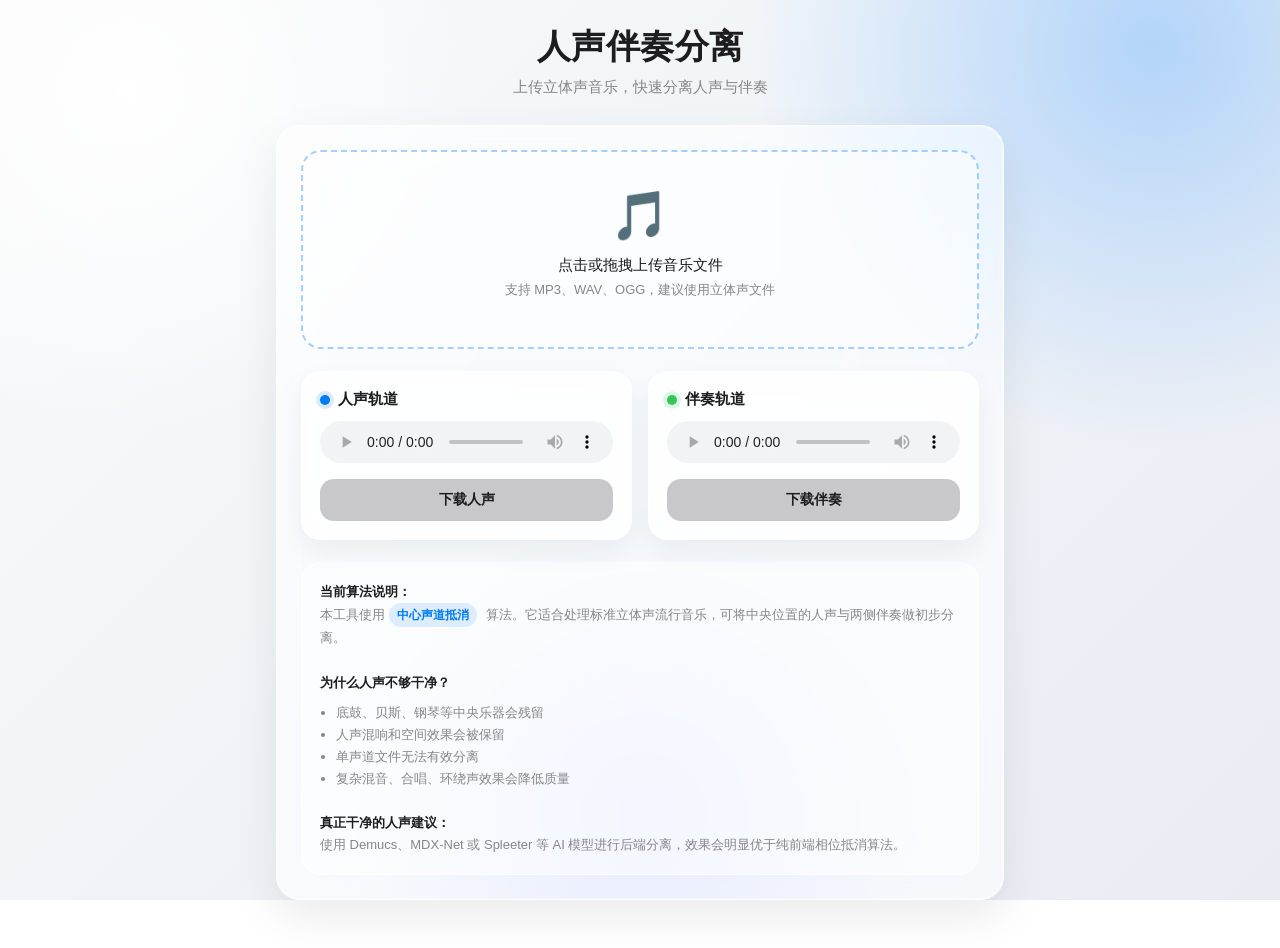
==== audio.html @ 5335088a "Rename 第二版.html to audio.html" ====
<!DOCTYPE html>
<html lang="zh-CN">
<head>
    <meta charset="UTF-8">
    <meta name="viewport" content="width=device-width, initial-scale=1.0">
    <title>人声伴奏分离工具</title>
    <style>
        * {
            margin: 0;
            padding: 0;
            box-sizing: border-box;
        }

        body {
            font-family: -apple-system, BlinkMacSystemFont, "Segoe UI", "Microsoft YaHei", sans-serif;
            min-height: 100vh;
            color: #1d1d1f;
            background:
                radial-gradient(circle at 10% 10%, rgba(255, 255, 255, 0.95), transparent 25%),
                radial-gradient(circle at 90% 5%, rgba(0, 122, 255, 0.25), transparent 28%),
                radial-gradient(circle at 50% 90%, rgba(102, 126, 234, 0.25), transparent 28%),
                linear-gradient(135deg, #fafafa 0%, #f0f4f8 45%, #e9ecf3 100%);
            background-attachment: fixed;
        }

        .container {
            width: 100%;
            max-width: 760px;
            margin: 0 auto;
            padding: 24px 16px 48px;
        }

        .header {
            text-align: center;
            margin-bottom: 28px;
        }

        .header h1 {
            font-size: 34px;
            font-weight: 800;
            letter-spacing: 0.5px;
            color: #1d1d1f;
        }

        .header p {
            margin-top: 8px;
            color: #86868b;
            font-size: 15px;
        }

        .glass-card {
            background: rgba(255, 255, 255, 0.58);
            backdrop-filter: blur(22px) saturate(150%);
            -webkit-backdrop-filter: blur(22px) saturate(150%);
            border: 1px solid rgba(255, 255, 255, 0.72);
            border-radius: 24px;
            padding: 24px;
            box-shadow:
                0 18px 45px rgba(0, 0, 0, 0.08),
                0 0 0 1px rgba(255, 255, 255, 0.35) inset;
        }

        .upload-area {
            border: 2px dashed rgba(0, 122, 255, 0.35);
            border-radius: 20px;
            padding: 36px 20px;
            text-align: center;
            cursor: pointer;
            transition: 0.22s ease;
            background: rgba(255, 255, 255, 0.45);
        }

        .upload-area:hover,
        .upload-area.dragover {
            border-color: #007aff;
            background: rgba(0, 122, 255, 0.04);
            transform: translateY(-1px);
        }

        .upload-area input {
            display: none;
        }

        .upload-icon {
            font-size: 48px;
            margin-bottom: 12px;
        }

        .upload-area p {
            color: #1d1d1f;
            font-size: 15px;
            font-weight: 500;
        }

        .upload-area .hint {
            margin-top: 6px;
            font-size: 13px;
            color: #86868b;
        }

        .file-name {
            margin-top: 12px;
            font-size: 14px;
            color: #007aff;
            font-weight: 600;
        }

        .status {
            margin-top: 18px;
            padding: 14px 16px;
            border-radius: 16px;
            background: rgba(255, 204, 0, 0.18);
            border: 1px solid rgba(255, 204, 0, 0.35);
            color: #b58900;
            font-size: 14px;
            display: none;
        }

        .status.show {
            display: block;
        }

        .track-grid {
            display: grid;
            grid-template-columns: 1fr 1fr;
            gap: 16px;
            margin-top: 22px;
        }

        .track-card {
            background: rgba(255, 255, 255, 0.62);
            backdrop-filter: blur(18px) saturate(140%);
            -webkit-backdrop-filter: blur(18px) saturate(140%);
            border: 1px solid rgba(255, 255, 255, 0.75);
            border-radius: 20px;
            padding: 18px;
            box-shadow: 0 12px 28px rgba(0, 0, 0, 0.06);
        }

        .track-title {
            font-size: 15px;
            font-weight: 700;
            margin-bottom: 12px;
            display: flex;
            align-items: center;
            gap: 8px;
        }

        .track-title::before {
            content: "";
            width: 10px;
            height: 10px;
            border-radius: 50%;
            background: #007aff;
            box-shadow: 0 0 0 4px rgba(0, 122, 255, 0.15);
        }

        .track-card.accompaniment .track-title::before {
            background: #34c759;
            box-shadow: 0 0 0 4px rgba(52, 199, 89, 0.15);
        }

        audio {
            width: 100%;
            height: 42px;
            margin-bottom: 12px;
            border-radius: 12px;
        }

        .btn {
            width: 100%;
            padding: 12px;
            border: none;
            border-radius: 14px;
            background: linear-gradient(135deg, #007aff, #0051d5);
            color: white;
            font-size: 14px;
            font-weight: 600;
            cursor: pointer;
            transition: 0.2s ease;
            box-shadow: 0 8px 18px rgba(0, 122, 255, 0.22);
        }

        .btn:hover {
            transform: translateY(-1px);
            box-shadow: 0 12px 24px rgba(0, 122, 255, 0.28);
        }

        .btn:disabled {
            background: #c7c7cc;
            cursor: not-allowed;
            transform: none;
            box-shadow: none;
        }

        .btn-secondary {
            background: rgba(118, 118, 128, 0.12);
            color: #1d1d1f;
            box-shadow: none;
        }

        .btn-secondary:hover {
            background: rgba(118, 118, 128, 0.18);
        }

        .tips {
            margin-top: 22px;
            padding: 18px;
            border-radius: 20px;
            background: rgba(255, 255, 255, 0.5);
            border: 1px solid rgba(255, 255, 255, 0.7);
            font-size: 13px;
            color: #86868b;
            line-height: 1.7;
        }

        .tips strong {
            color: #1d1d1f;
        }

        .badge {
            display: inline-block;
            padding: 2px 8px;
            border-radius: 999px;
            background: rgba(0, 122, 255, 0.12);
            color: #007aff;
            font-size: 12px;
            font-weight: 600;
            margin-right: 6px;
        }

        @media (max-width: 640px) {
            .track-grid {
                grid-template-columns: 1fr;
            }

            .header h1 {
                font-size: 28px;
            }

            .glass-card {
                padding: 18px;
            }
        }
    </style>
</head>
<body>
    <div class="container">
        <div class="header">
            <h1>人声伴奏分离</h1>
            <p>上传立体声音乐，快速分离人声与伴奏</p>
        </div>

        <div class="glass-card">
            <div class="upload-area" id="uploadArea">
                <div class="upload-icon">🎵</div>
                <p>点击或拖拽上传音乐文件</p>
                <p class="hint">支持 MP3、WAV、OGG，建议使用立体声文件</p>
                <input type="file" id="fileInput" accept="audio/*">
                <div class="file-name" id="fileName"></div>
            </div>

            <div class="status" id="status">正在处理音频，请稍候...</div>

            <div class="track-grid">
                <div class="track-card">
                    <div class="track-title">人声轨道</div>
                    <audio id="vocalAudio" controls></audio>
                    <button class="btn btn-secondary" id="downloadVocal" disabled>下载人声</button>
                </div>

                <div class="track-card accompaniment">
                    <div class="track-title">伴奏轨道</div>
                    <audio id="accompAudio" controls></audio>
                    <button class="btn btn-secondary" id="downloadAccomp" disabled>下载伴奏</button>
                </div>
            </div>

            <div class="tips">
                <p><strong>当前算法说明：</strong></p>
                <p>本工具使用 <span class="badge">中心声道抵消</span> 算法。它适合处理标准立体声流行音乐，可将中央位置的人声与两侧伴奏做初步分离。</p>
                <br>
                <p><strong>为什么人声不够干净？</strong></p>
                <ul style="padding-left: 16px; margin-top: 8px;">
                    <li>底鼓、贝斯、钢琴等中央乐器会残留</li>
                    <li>人声混响和空间效果会被保留</li>
                    <li>单声道文件无法有效分离</li>
                    <li>复杂混音、合唱、环绕声效果会降低质量</li>
                </ul>
                <br>
                <p><strong>真正干净的人声建议：</strong></p>
                <p>使用 Demucs、MDX-Net 或 Spleeter 等 AI 模型进行后端分离，效果会明显优于纯前端相位抵消算法。</p>
            </div>
        </div>
    </div>

    <script>
        const uploadArea = document.getElementById("uploadArea");
        const fileInput = document.getElementById("fileInput");
        const fileName = document.getElementById("fileName");
        const status = document.getElementById("status");
        const vocalAudio = document.getElementById("vocalAudio");
        const accompAudio = document.getElementById("accompAudio");
        const downloadVocal = document.getElementById("downloadVocal");
        const downloadAccomp = document.getElementById("downloadAccomp");

        let audioContext = null;
        let originalName = "audio";

        uploadArea.addEventListener("click", () => fileInput.click());

        uploadArea.addEventListener("dragover", (e) => {
            e.preventDefault();
            uploadArea.classList.add("dragover");
        });

        uploadArea.addEventListener("dragleave", () => {
            uploadArea.classList.remove("dragover");
        });

        uploadArea.addEventListener("drop", (e) => {
            e.preventDefault();
            uploadArea.classList.remove("dragover");
            if (e.dataTransfer.files[0]) {
                handleFile(e.dataTransfer.files[0]);
            }
        });

        fileInput.addEventListener("change", (e) => {
            if (e.target.files[0]) {
                handleFile(e.target.files[0]);
            }
        });

        function handleFile(file) {
            originalName = file.name.replace(/\.[^/.]+$/, "");
            fileName.textContent = file.name;
            status.classList.add("show");
            status.textContent = "正在处理音频，请稍候...";

            if (!audioContext) {
                audioContext = new (window.AudioContext || window.webkitAudioContext)();
            }

            const reader = new FileReader();
            reader.onload = async (e) => {
                try {
                    const arrayBuffer = e.target.result;
                    const audioBuffer = await audioContext.decodeAudioData(arrayBuffer);
                    separateAudio(audioBuffer);
                    status.classList.remove("show");
                } catch (err) {
                    status.textContent = "处理失败：" + err.message;
                }
            };
            reader.readAsArrayBuffer(file);
        }

        function separateAudio(buffer) {
            const sampleRate = buffer.sampleRate;
            const length = buffer.length;
            const channels = buffer.numberOfChannels;

            if (channels < 2) {
                alert("请使用立体声文件，单声道文件无法有效分离");
                status.classList.remove("show");
                return;
            }

            const left = buffer.getChannelData(0);
            const right = buffer.getChannelData(1);

            const vocalBuffer = audioContext.createBuffer(2, length, sampleRate);
            const accompBuffer = audioContext.createBuffer(2, length, sampleRate);

            const vocalL = vocalBuffer.getChannelData(0);
            const vocalR = vocalBuffer.getChannelData(1);
            const accompL = accompBuffer.getChannelData(0);
            const accompR = accompBuffer.getChannelData(1);

            for (let i = 0; i < length; i++) {
                const l = left[i];
                const r = right[i];

                const center = (l + r) * 0.5;
                const side = (l - r) * 0.5;

                vocalL[i] = center * 1.25;
                vocalR[i] = center * 1.25;

                accompL[i] = side * 1.5;
                accompR[i] = -side * 1.5;
            }

            const vocalUrl = bufferToWaveUrl(vocalBuffer);
            const accompUrl = bufferToWaveUrl(accompBuffer);

            vocalAudio.src = vocalUrl;
            accompAudio.src = accompUrl;

            downloadVocal.disabled = false;
            downloadAccomp.disabled = false;

            downloadVocal.onclick = () => downloadAudio(vocalUrl, originalName + "_vocal.wav");
            downloadAccomp.onclick = () => downloadAudio(accompUrl, originalName + "_accompaniment.wav");
        }

        function bufferToWaveUrl(buffer) {
            const numChannels = buffer.numberOfChannels;
            const sampleRate = buffer.sampleRate;
            const format = 1;
            const bitDepth = 16;

            const bytesPerSample = bitDepth / 8;
            const blockAlign = numChannels * bytesPerSample;
            const dataLength = buffer.length * blockAlign;
            const bufferLength = 44 + dataLength;

            const arrayBuffer = new ArrayBuffer(bufferLength);
            const view = new DataView(arrayBuffer);

            writeString(view, 0, "RIFF");
            view.setUint32(4, 36 + dataLength, true);
            writeString(view, 8, "WAVE");
            writeString(view, 12, "fmt ");
            view.setUint32(16, 16, true);
            view.setUint16(20, format, true);
            view.setUint16(22, numChannels, true);
            view.setUint32(24, sampleRate, true);
            view.setUint32(28, sampleRate * blockAlign, true);
            view.setUint16(32, blockAlign, true);
            view.setUint16(34, bitDepth, true);
            writeString(view, 36, "data");
            view.setUint32(40, dataLength, true);

            const channels = [];
            for (let i = 0; i < numChannels; i++) {
                channels.push(buffer.getChannelData(i));
            }

            let offset = 44;
            for (let i = 0; i < buffer.length; i++) {
                for (let ch = 0; ch < numChannels; ch++) {
                    let sample = Math.max(-1, Math.min(1, channels[ch][i]));
                    sample = sample < 0 ? sample * 0x8000 : sample * 0x7FFF;
                    view.setInt16(offset, sample, true);
                    offset += 2;
                }
            }

            const blob = new Blob([arrayBuffer], { type: "audio/wav" });
            return URL.createObjectURL(blob);
        }

        function writeString(view, offset, string) {
            for (let i = 0; i < string.length; i++) {
                view.setUint8(offset + i, string.charCodeAt(i));
            }
        }

        function downloadAudio(url, filename) {
            const a = document.createElement("a");
            a.href = url;
            a.download = filename;
            a.click();
        }
    </script>
</body>
</html>
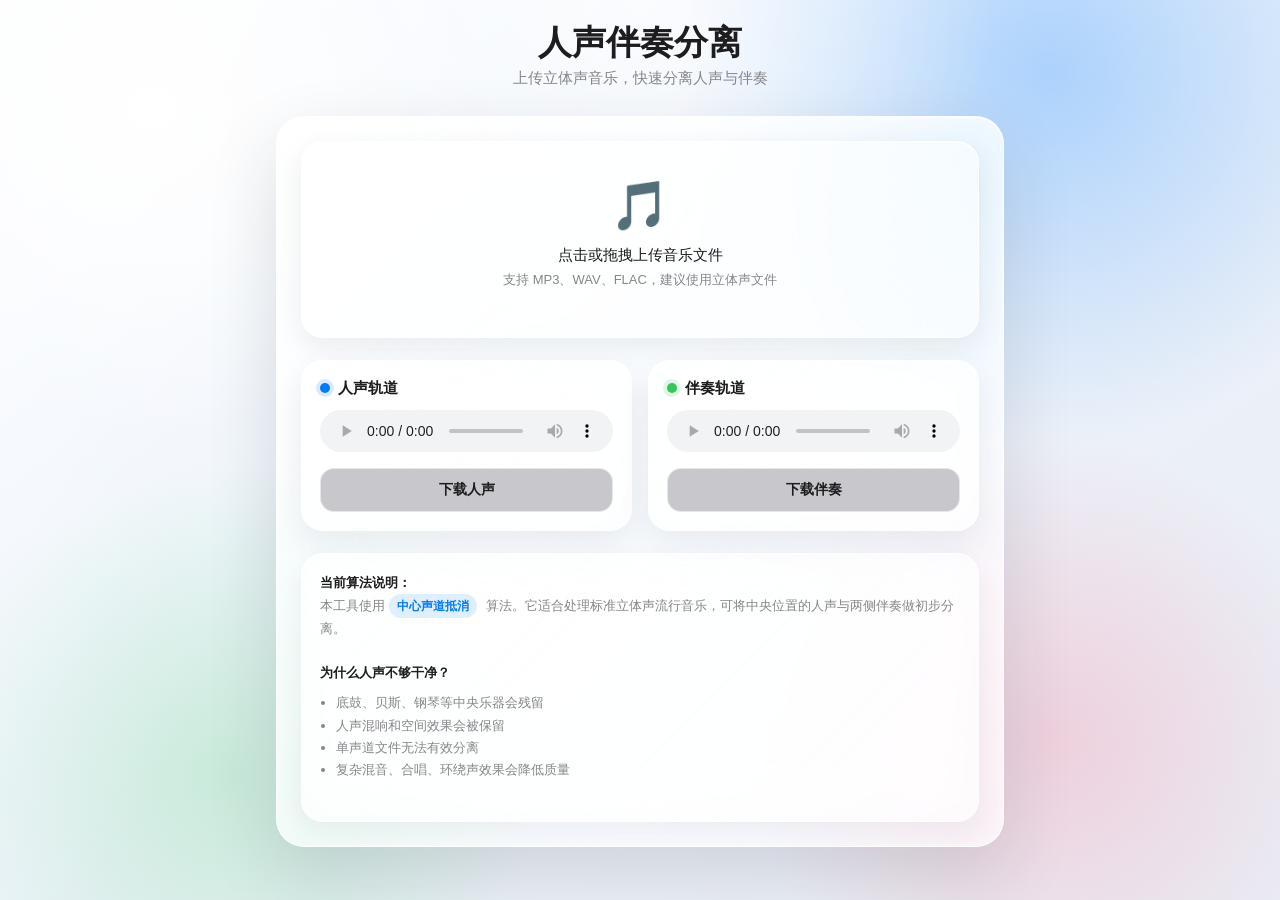
==== commit 68e31f07: "Update audio.html" ====
--- a/audio.html
+++ b/audio.html
@@ -3,7 +3,7 @@
 <head>
     <meta charset="UTF-8">
     <meta name="viewport" content="width=device-width, initial-scale=1.0">
-    <title>人声伴奏分离工具</title>
+    <title>OULEI的伴奏分离工具</title>
     <style>
         * {
             margin: 0;
@@ -16,11 +16,25 @@
             min-height: 100vh;
             color: #1d1d1f;
             background:
-                radial-gradient(circle at 10% 10%, rgba(255, 255, 255, 0.95), transparent 25%),
-                radial-gradient(circle at 90% 5%, rgba(0, 122, 255, 0.25), transparent 28%),
-                radial-gradient(circle at 50% 90%, rgba(102, 126, 234, 0.25), transparent 28%),
-                linear-gradient(135deg, #fafafa 0%, #f0f4f8 45%, #e9ecf3 100%);
+                radial-gradient(circle at 12% 12%, rgba(255, 255, 255, 0.98), transparent 24%),
+                radial-gradient(circle at 82% 8%, rgba(0, 122, 255, 0.28), transparent 28%),
+                radial-gradient(circle at 18% 86%, rgba(52, 199, 89, 0.2), transparent 24%),
+                radial-gradient(circle at 82% 82%, rgba(255, 45, 85, 0.16), transparent 24%),
+                linear-gradient(145deg, #fbfcff 0%, #eef4fb 42%, #e9edf5 100%);
             background-attachment: fixed;
+            overflow-x: hidden;
+        }
+
+        body::before {
+            content: "";
+            position: fixed;
+            inset: 0;
+            pointer-events: none;
+            background:
+                linear-gradient(120deg, rgba(255, 255, 255, 0.54), rgba(255, 255, 255, 0) 34%),
+                radial-gradient(circle at 50% 0%, rgba(255, 255, 255, 0.72), transparent 32%);
+            opacity: 0.82;
+            mix-blend-mode: screen;
         }
 
         .container {
@@ -33,13 +47,17 @@
         .header {
             text-align: center;
             margin-bottom: 28px;
+            position: relative;
+            z-index: 1;
         }
 
         .header h1 {
             font-size: 34px;
-            font-weight: 800;
-            letter-spacing: 0.5px;
+            font-weight: 760;
+            letter-spacing: 0;
             color: #1d1d1f;
+            line-height: 1.08;
+            text-shadow: 0 1px 0 rgba(255, 255, 255, 0.68);
         }
 
         .header p {
@@ -49,32 +67,85 @@
         }
 
         .glass-card {
-            background: rgba(255, 255, 255, 0.58);
-            backdrop-filter: blur(22px) saturate(150%);
-            -webkit-backdrop-filter: blur(22px) saturate(150%);
+            position: relative;
+            overflow: hidden;
+            background:
+                linear-gradient(135deg, rgba(255, 255, 255, 0.68), rgba(255, 255, 255, 0.36)),
+                rgba(255, 255, 255, 0.42);
+            backdrop-filter: blur(34px) saturate(180%);
+            -webkit-backdrop-filter: blur(34px) saturate(180%);
+            border: 1px solid rgba(255, 255, 255, 0.78);
+            border-radius: 28px;
+            padding: 24px;
+            box-shadow:
+                0 28px 70px rgba(31, 35, 48, 0.14),
+                0 10px 24px rgba(255, 255, 255, 0.42) inset,
+                0 1px 0 rgba(255, 255, 255, 0.86) inset;
+        }
+
+        .glass-card::before {
+            content: "";
+            position: absolute;
+            inset: 1px;
+            border-radius: 27px;
+            pointer-events: none;
+            background:
+                linear-gradient(140deg, rgba(255, 255, 255, 0.72), rgba(255, 255, 255, 0.08) 38%, rgba(255, 255, 255, 0.34) 100%);
+            opacity: 0.72;
+            mask: linear-gradient(#000 0 0) content-box, linear-gradient(#000 0 0);
+            -webkit-mask: linear-gradient(#000 0 0) content-box, linear-gradient(#000 0 0);
+            mask-composite: exclude;
+            -webkit-mask-composite: xor;
+            padding: 1px;
+        }
+
+        .glass-card::after {
+            content: "";
+            position: absolute;
+            top: -34%;
+            left: -18%;
+            width: 58%;
+            height: 58%;
+            pointer-events: none;
+            background: radial-gradient(circle, rgba(255, 255, 255, 0.7), transparent 62%);
+            opacity: 0.55;
+            transform: rotate(-12deg);
+        }
+
+        .glass-card > * {
+            position: relative;
+            z-index: 1;
+        }
+
+        .upload-area {
             border: 1px solid rgba(255, 255, 255, 0.72);
-            border-radius: 24px;
-            padding: 24px;
-            box-shadow:
-                0 18px 45px rgba(0, 0, 0, 0.08),
-                0 0 0 1px rgba(255, 255, 255, 0.35) inset;
-        }
-
-        .upload-area {
-            border: 2px dashed rgba(0, 122, 255, 0.35);
-            border-radius: 20px;
+            border-radius: 22px;
             padding: 36px 20px;
             text-align: center;
             cursor: pointer;
-            transition: 0.22s ease;
-            background: rgba(255, 255, 255, 0.45);
+            transition: transform 180ms cubic-bezier(0.2, 0.8, 0.2, 1), background 180ms ease, border-color 180ms ease, box-shadow 180ms ease;
+            background:
+                linear-gradient(135deg, rgba(255, 255, 255, 0.58), rgba(255, 255, 255, 0.24)),
+                rgba(255, 255, 255, 0.34);
+            box-shadow:
+                0 10px 28px rgba(31, 35, 48, 0.08),
+                0 1px 0 rgba(255, 255, 255, 0.8) inset;
         }
 
         .upload-area:hover,
         .upload-area.dragover {
-            border-color: #007aff;
-            background: rgba(0, 122, 255, 0.04);
-            transform: translateY(-1px);
+            border-color: rgba(0, 122, 255, 0.42);
+            background:
+                linear-gradient(135deg, rgba(255, 255, 255, 0.68), rgba(245, 250, 255, 0.34)),
+                rgba(0, 122, 255, 0.06);
+            transform: translateY(-2px) scale(1.005);
+            box-shadow:
+                0 16px 34px rgba(0, 122, 255, 0.12),
+                0 1px 0 rgba(255, 255, 255, 0.9) inset;
+        }
+
+        .upload-area:active {
+            transform: scale(0.985);
         }
 
         .upload-area input {
@@ -107,17 +178,68 @@
 
         .status {
             margin-top: 18px;
-            padding: 14px 16px;
-            border-radius: 16px;
-            background: rgba(255, 204, 0, 0.18);
-            border: 1px solid rgba(255, 204, 0, 0.35);
-            color: #b58900;
+            padding: 14px;
+            border-radius: 18px;
+            background:
+                linear-gradient(135deg, rgba(255, 255, 255, 0.58), rgba(255, 255, 255, 0.3)),
+                rgba(255, 204, 0, 0.14);
+            backdrop-filter: blur(20px) saturate(180%);
+            -webkit-backdrop-filter: blur(20px) saturate(180%);
+            border: 1px solid rgba(255, 255, 255, 0.72);
+            color: #8a6700;
             font-size: 14px;
             display: none;
+            box-shadow:
+                0 12px 30px rgba(31, 35, 48, 0.08),
+                0 1px 0 rgba(255, 255, 255, 0.82) inset;
         }
 
         .status.show {
             display: block;
+            animation: materialize 260ms cubic-bezier(0.2, 0.8, 0.2, 1);
+        }
+
+        .status.error .progress-shell {
+            display: none;
+        }
+
+        .status-row {
+            display: flex;
+            align-items: center;
+            justify-content: space-between;
+            gap: 12px;
+            font-weight: 650;
+        }
+
+        .progress-value {
+            min-width: 42px;
+            text-align: right;
+            color: #007aff;
+            font-variant-numeric: tabular-nums;
+        }
+
+        .progress-shell {
+            height: 9px;
+            margin-top: 12px;
+            overflow: hidden;
+            border-radius: 999px;
+            background: rgba(118, 118, 128, 0.14);
+            box-shadow:
+                0 1px 0 rgba(255, 255, 255, 0.72) inset,
+                0 8px 16px rgba(31, 35, 48, 0.06) inset;
+        }
+
+        .progress-bar {
+            width: 0%;
+            height: 100%;
+            border-radius: inherit;
+            background:
+                linear-gradient(90deg, rgba(0, 122, 255, 0.95), rgba(52, 199, 89, 0.88)),
+                #007aff;
+            box-shadow:
+                0 0 18px rgba(0, 122, 255, 0.32),
+                0 1px 0 rgba(255, 255, 255, 0.6) inset;
+            transition: width 220ms cubic-bezier(0.2, 0.8, 0.2, 1);
         }
 
         .track-grid {
@@ -128,13 +250,17 @@
         }
 
         .track-card {
-            background: rgba(255, 255, 255, 0.62);
-            backdrop-filter: blur(18px) saturate(140%);
-            -webkit-backdrop-filter: blur(18px) saturate(140%);
-            border: 1px solid rgba(255, 255, 255, 0.75);
-            border-radius: 20px;
+            background:
+                linear-gradient(135deg, rgba(255, 255, 255, 0.56), rgba(255, 255, 255, 0.25)),
+                rgba(255, 255, 255, 0.32);
+            backdrop-filter: blur(24px) saturate(170%);
+            -webkit-backdrop-filter: blur(24px) saturate(170%);
+            border: 1px solid rgba(255, 255, 255, 0.72);
+            border-radius: 22px;
             padding: 18px;
-            box-shadow: 0 12px 28px rgba(0, 0, 0, 0.06);
+            box-shadow:
+                0 14px 32px rgba(31, 35, 48, 0.08),
+                0 1px 0 rgba(255, 255, 255, 0.8) inset;
         }
 
         .track-title {
@@ -177,13 +303,17 @@
             font-size: 14px;
             font-weight: 600;
             cursor: pointer;
-            transition: 0.2s ease;
+            transition: transform 120ms ease-out, box-shadow 180ms ease, background 180ms ease;
             box-shadow: 0 8px 18px rgba(0, 122, 255, 0.22);
         }
 
         .btn:hover {
             transform: translateY(-1px);
             box-shadow: 0 12px 24px rgba(0, 122, 255, 0.28);
+        }
+
+        .btn:active {
+            transform: scale(0.97);
         }
 
         .btn:disabled {
@@ -194,9 +324,14 @@
         }
 
         .btn-secondary {
-            background: rgba(118, 118, 128, 0.12);
+            background:
+                linear-gradient(135deg, rgba(255, 255, 255, 0.42), rgba(255, 255, 255, 0.16)),
+                rgba(118, 118, 128, 0.12);
             color: #1d1d1f;
-            box-shadow: none;
+            border: 1px solid rgba(255, 255, 255, 0.58);
+            box-shadow:
+                0 8px 18px rgba(31, 35, 48, 0.06),
+                0 1px 0 rgba(255, 255, 255, 0.82) inset;
         }
 
         .btn-secondary:hover {
@@ -206,12 +341,17 @@
         .tips {
             margin-top: 22px;
             padding: 18px;
-            border-radius: 20px;
-            background: rgba(255, 255, 255, 0.5);
-            border: 1px solid rgba(255, 255, 255, 0.7);
+            border-radius: 22px;
+            background:
+                linear-gradient(135deg, rgba(255, 255, 255, 0.52), rgba(255, 255, 255, 0.25)),
+                rgba(255, 255, 255, 0.3);
+            backdrop-filter: blur(20px) saturate(160%);
+            -webkit-backdrop-filter: blur(20px) saturate(160%);
+            border: 1px solid rgba(255, 255, 255, 0.72);
             font-size: 13px;
             color: #86868b;
             line-height: 1.7;
+            box-shadow: 0 10px 26px rgba(31, 35, 48, 0.06);
         }
 
         .tips strong {
@@ -229,6 +369,43 @@
             margin-right: 6px;
         }
 
+        @keyframes materialize {
+            from {
+                opacity: 0;
+                transform: scale(0.985) translateY(-4px);
+                filter: blur(8px);
+            }
+            to {
+                opacity: 1;
+                transform: scale(1) translateY(0);
+                filter: blur(0);
+            }
+        }
+
+        @media (prefers-reduced-motion: reduce) {
+            .status.show {
+                animation: none;
+            }
+
+            .upload-area,
+            .btn,
+            .progress-bar {
+                transition: none;
+            }
+        }
+
+        @media (prefers-reduced-transparency: reduce) {
+            .glass-card,
+            .upload-area,
+            .status,
+            .track-card,
+            .tips {
+                background: rgba(255, 255, 255, 0.94);
+                backdrop-filter: none;
+                -webkit-backdrop-filter: none;
+            }
+        }
+
         @media (max-width: 640px) {
             .track-grid {
                 grid-template-columns: 1fr;
@@ -255,12 +432,20 @@
             <div class="upload-area" id="uploadArea">
                 <div class="upload-icon">🎵</div>
                 <p>点击或拖拽上传音乐文件</p>
-                <p class="hint">支持 MP3、WAV、OGG，建议使用立体声文件</p>
+                <p class="hint">支持 MP3、WAV、FLAC，建议使用立体声文件</p>
                 <input type="file" id="fileInput" accept="audio/*">
                 <div class="file-name" id="fileName"></div>
             </div>
 
-            <div class="status" id="status">正在处理音频，请稍候...</div>
+            <div class="status" id="status">
+                <div class="status-row">
+                    <span id="statusText">正在处理音频，请稍候...</span>
+                    <span class="progress-value" id="progressValue">0%</span>
+                </div>
+                <div class="progress-shell" role="progressbar" aria-valuemin="0" aria-valuemax="100" aria-valuenow="0" id="progressShell">
+                    <div class="progress-bar" id="progressBar"></div>
+                </div>
+            </div>
 
             <div class="track-grid">
                 <div class="track-card">
@@ -288,8 +473,6 @@
                     <li>复杂混音、合唱、环绕声效果会降低质量</li>
                 </ul>
                 <br>
-                <p><strong>真正干净的人声建议：</strong></p>
-                <p>使用 Demucs、MDX-Net 或 Spleeter 等 AI 模型进行后端分离，效果会明显优于纯前端相位抵消算法。</p>
             </div>
         </div>
     </div>
@@ -299,6 +482,10 @@
         const fileInput = document.getElementById("fileInput");
         const fileName = document.getElementById("fileName");
         const status = document.getElementById("status");
+        const statusText = document.getElementById("statusText");
+        const progressValue = document.getElementById("progressValue");
+        const progressShell = document.getElementById("progressShell");
+        const progressBar = document.getElementById("progressBar");
         const vocalAudio = document.getElementById("vocalAudio");
         const accompAudio = document.getElementById("accompAudio");
         const downloadVocal = document.getElementById("downloadVocal");
@@ -306,6 +493,7 @@
 
         let audioContext = null;
         let originalName = "audio";
+        const processingText = statusText.textContent;
 
         uploadArea.addEventListener("click", () => fileInput.click());
 
@@ -335,28 +523,40 @@
         function handleFile(file) {
             originalName = file.name.replace(/\.[^/.]+$/, "");
             fileName.textContent = file.name;
-            status.classList.add("show");
-            status.textContent = "正在处理音频，请稍候...";
+            setProcessingProgress(4);
+            downloadVocal.disabled = true;
+            downloadAccomp.disabled = true;
 
             if (!audioContext) {
                 audioContext = new (window.AudioContext || window.webkitAudioContext)();
             }
 
             const reader = new FileReader();
+            reader.onprogress = (e) => {
+                if (e.lengthComputable) {
+                    setProcessingProgress(4 + Math.round((e.loaded / e.total) * 24));
+                }
+            };
             reader.onload = async (e) => {
                 try {
+                    setProcessingProgress(32);
                     const arrayBuffer = e.target.result;
                     const audioBuffer = await audioContext.decodeAudioData(arrayBuffer);
-                    separateAudio(audioBuffer);
-                    status.classList.remove("show");
+                    setProcessingProgress(46);
+                    const separated = await separateAudio(audioBuffer);
+                    if (!separated) {
+                        return;
+                    }
+                    setProcessingProgress(100);
+                    window.setTimeout(() => status.classList.remove("show"), 520);
                 } catch (err) {
-                    status.textContent = "处理失败：" + err.message;
+                    showProcessingError("处理失败：" + err.message);
                 }
             };
             reader.readAsArrayBuffer(file);
         }
 
-        function separateAudio(buffer) {
+        async function separateAudio(buffer) {
             const sampleRate = buffer.sampleRate;
             const length = buffer.length;
             const channels = buffer.numberOfChannels;
@@ -364,7 +564,7 @@
             if (channels < 2) {
                 alert("请使用立体声文件，单声道文件无法有效分离");
                 status.classList.remove("show");
-                return;
+                return false;
             }
 
             const left = buffer.getChannelData(0);
@@ -377,6 +577,7 @@
             const vocalR = vocalBuffer.getChannelData(1);
             const accompL = accompBuffer.getChannelData(0);
             const accompR = accompBuffer.getChannelData(1);
+            const progressStep = Math.max(4096, Math.floor(length / 80));
 
             for (let i = 0; i < length; i++) {
                 const l = left[i];
@@ -390,9 +591,16 @@
 
                 accompL[i] = side * 1.5;
                 accompR[i] = -side * 1.5;
-            }
-
+
+                if (i % progressStep === 0) {
+                    setProcessingProgress(46 + Math.round((i / length) * 36));
+                    await nextFrame();
+                }
+            }
+
+            setProcessingProgress(84);
             const vocalUrl = bufferToWaveUrl(vocalBuffer);
+            setProcessingProgress(92);
             const accompUrl = bufferToWaveUrl(accompBuffer);
 
             vocalAudio.src = vocalUrl;
@@ -403,6 +611,27 @@
 
             downloadVocal.onclick = () => downloadAudio(vocalUrl, originalName + "_vocal.wav");
             downloadAccomp.onclick = () => downloadAudio(accompUrl, originalName + "_accompaniment.wav");
+            return true;
+        }
+
+        function setProcessingProgress(value) {
+            const progress = Math.max(0, Math.min(100, Math.round(value)));
+            status.classList.remove("error");
+            status.classList.add("show");
+            statusText.textContent = processingText;
+            progressValue.textContent = progress + "%";
+            progressBar.style.width = progress + "%";
+            progressShell.setAttribute("aria-valuenow", progress);
+        }
+
+        function showProcessingError(message) {
+            status.classList.add("show", "error");
+            statusText.textContent = message;
+            progressValue.textContent = "";
+        }
+
+        function nextFrame() {
+            return new Promise((resolve) => requestAnimationFrame(resolve));
         }
 
         function bufferToWaveUrl(buffer) {
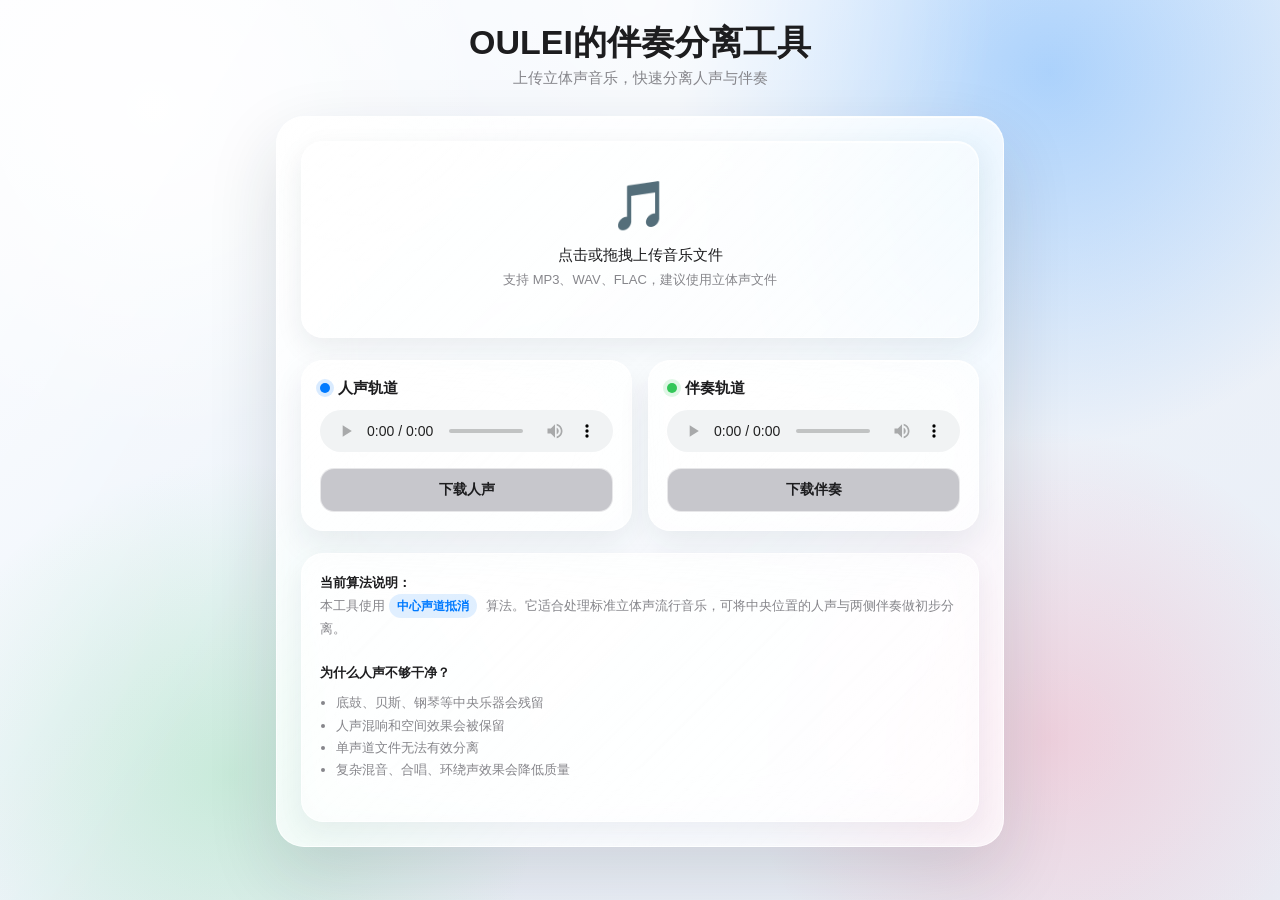
==== commit c33714a6: "rename audio.html" ====
--- a/audio.html
+++ b/audio.html
@@ -424,7 +424,7 @@
 <body>
     <div class="container">
         <div class="header">
-            <h1>人声伴奏分离</h1>
+            <h1>OULEI的伴奏分离工具</h1>
             <p>上传立体声音乐，快速分离人声与伴奏</p>
         </div>
 
